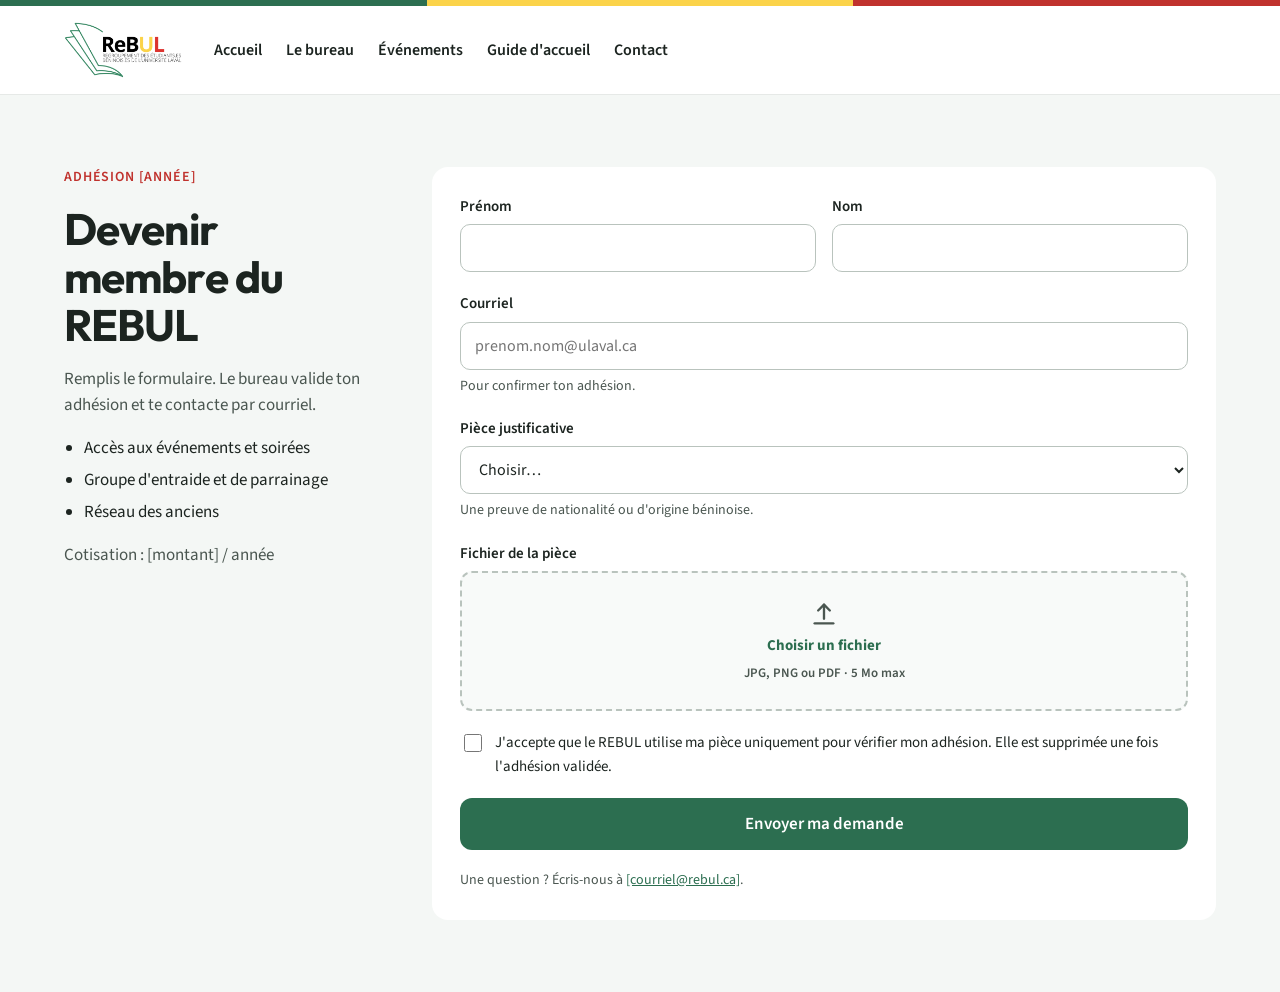
==== adhesion.html @ a291d426 "Page d'adhésion avec pièce justificative (formulaire non branché)" ====
<!doctype html>
<html lang="fr">
<head>
  <meta charset="utf-8">
  <meta name="viewport" content="width=device-width, initial-scale=1">
  <title>Devenir membre — REBUL</title>
  <meta name="description" content="Adhère au REBUL, le Regroupement des étudiant·es béninois·es de l'Université Laval.">
  <link rel="icon" href="logo.png">
  <link rel="preconnect" href="https://fonts.googleapis.com">
  <link rel="preconnect" href="https://fonts.gstatic.com" crossorigin>
  <link href="https://fonts.googleapis.com/css2?family=Outfit:wght@500;600;700&family=Source+Sans+3:wght@400;600&display=swap" rel="stylesheet">
  <link rel="stylesheet" href="style.css">
</head>
<body>

<div class="tricolore" aria-hidden="true"><span></span><span></span><span></span></div>

<header class="entete">
  <div class="wrap">
    <a href="index.html" class="logo"><img src="logo.png" alt="REBUL — Retour à l'accueil"></a>
    <nav class="nav" aria-label="Navigation principale">
      <a href="index.html">Accueil</a>
      <a href="index.html#bureau">Le bureau</a>
      <a href="index.html#evenements">Événements</a>
      <a href="index.html#guide">Guide d'accueil</a>
      <a href="index.html#contact">Contact</a>
    </nav>
  </div>
</header>

<main class="section alt">
  <div class="wrap adhesion">
    <div class="adhesion-intro">
      <p class="surtitre">Adhésion [année]</p>
      <h1>Devenir membre du REBUL</h1>
      <p class="muted">Remplis le formulaire. Le bureau valide ton adhésion et te contacte par courriel.</p>
      <ul class="avantages">
        <li>Accès aux événements et soirées</li>
        <li>Groupe d'entraide et de parrainage</li>
        <li>Réseau des anciens</li>
      </ul>
      <p class="muted">Cotisation : [montant] / année</p>
    </div>

    <!--
      FORMULAIRE NON BRANCHÉ.
      Pour l'activer chez le futur hébergeur : retirer data-inactif, mettre l'adresse du traitement dans action,
      et garder method="post" + enctype="multipart/form-data" (nécessaires pour le fichier).
      Les pièces d'identité doivent être stockées de façon privée et supprimées après validation (Loi 25).
    -->
    <form class="panneau" id="form-adhesion" action="" method="post" enctype="multipart/form-data" data-inactif>
      <div class="deux">
        <div class="champ">
          <label for="prenom">Prénom</label>
          <input id="prenom" name="prenom" type="text" autocomplete="given-name" required>
        </div>
        <div class="champ">
          <label for="nom">Nom</label>
          <input id="nom" name="nom" type="text" autocomplete="family-name" required>
        </div>
      </div>

      <div class="champ">
        <label for="courriel">Courriel</label>
        <input id="courriel" name="courriel" type="email" autocomplete="email" placeholder="prenom.nom@ulaval.ca" required>
        <span class="aide">Pour confirmer ton adhésion.</span>
      </div>

      <div class="champ">
        <label for="piece-type">Pièce justificative</label>
        <select id="piece-type" name="piece_type" required>
          <option value="">Choisir…</option>
          <option>Carte nationale d'identité (CNI)</option>
          <option>Passeport</option>
          <option>Acte de naissance</option>
          <option>Autre</option>
        </select>
        <span class="aide">Une preuve de nationalité ou d'origine béninoise.</span>
      </div>

      <div class="champ">
        <span class="etiquette">Fichier de la pièce</span>
        <label class="depot" for="piece">
          <svg width="28" height="28" viewBox="0 0 24 24" fill="none" stroke="currentColor" stroke-width="2" stroke-linecap="round" stroke-linejoin="round" aria-hidden="true"><path d="M12 16V4"/><path d="M7 9l5-5 5 5"/><path d="M4 20h16"/></svg>
          <span id="piece-nom"><b>Choisir un fichier</b></span>
          <span style="font-size: 13px">JPG, PNG ou PDF · 5 Mo max</span>
        </label>
        <input id="piece" name="piece" type="file" accept="image/jpeg,image/png,application/pdf" required class="visuellement-cache">
      </div>

      <label class="case consentement">
        <input type="checkbox" name="consentement" required>
        <span>J'accepte que le REBUL utilise ma pièce uniquement pour vérifier mon adhésion. Elle est supprimée une fois l'adhésion validée.</span>
      </label>

      <button type="submit" class="btn btn-lg btn-plein">Envoyer ma demande</button>
      <p id="message" class="avis" role="status" hidden></p>
      <p class="muted" style="font-size: 14px">Une question ? Écris-nous à <a href="mailto:[courriel@rebul.ca]">[courriel@rebul.ca]</a>.</p>
    </form>
  </div>
</main>

<script>
  const form = document.getElementById('form-adhesion');
  const fichier = document.getElementById('piece');
  const nomFichier = document.getElementById('piece-nom');
  const message = document.getElementById('message');

  fichier.addEventListener('change', () => {
    const f = fichier.files[0];
    if (!f) { nomFichier.innerHTML = '<b>Choisir un fichier</b>'; return; }
    if (f.size > 5 * 1024 * 1024) {
      fichier.value = '';
      nomFichier.innerHTML = '<b>Choisir un fichier</b>';
      message.hidden = false;
      message.textContent = 'Le fichier dépasse 5 Mo. Choisis un fichier plus léger.';
      return;
    }
    message.hidden = true;
    nomFichier.textContent = f.name;
  });

  form.addEventListener('submit', (e) => {
    if (form.hasAttribute('data-inactif')) {
      e.preventDefault();
      message.hidden = false;
      message.textContent = "Les inscriptions en ligne ouvrent bientôt. Rien n'a été envoyé. En attendant, écris-nous par courriel.";
    }
  });
</script>
</body>
</html>
---- style.css ----
:root {
  --vert: #2C6E50;
  --vert-fonce: #1F5039;
  --vert-nuit: #1F3B2E;
  --vert-carte: #2A4B3B;
  --jaune: #FBD34A;
  --rouge: #C0322D;
  --encre: #1C2420;
  --texte-2: #4A5650;
  --clair: #CFE0D6;
  --fond-2: #F4F7F5;
  --bord: #E6E9E7;
  --bord-2: #C9D1CC;
  --champ: #B9C3BD;
}

* { box-sizing: border-box; }
body {
  margin: 0;
  font-family: 'Source Sans 3', system-ui, sans-serif;
  color: var(--encre);
  background: #fff;
  font-size: 17px;
  line-height: 1.55;
}
h1, h2, h3 { font-family: 'Outfit', sans-serif; margin: 0; }
p { margin: 0; }
a { color: var(--vert); }
a:hover { color: var(--vert-fonce); }
img { max-width: 100%; }

.wrap { max-width: 1200px; margin: 0 auto; padding: 0 24px; }
.section { padding: 72px 0; }
.alt { background: var(--fond-2); }
.muted { color: var(--texte-2); }
.stack { display: flex; flex-direction: column; gap: 16px; }
.h2 { font-size: 36px; font-weight: 700; letter-spacing: -0.01em; }
.intro { max-width: 680px; display: flex; flex-direction: column; gap: 8px; margin-bottom: 32px; }
.lien-fort { font-weight: 600; }

.tricolore { display: flex; height: 6px; }
.tricolore span { flex: 1; }
.tricolore span:nth-child(1) { background: var(--vert); }
.tricolore span:nth-child(2) { background: var(--jaune); }
.tricolore span:nth-child(3) { background: var(--rouge); }

/* Boutons */
.btn {
  display: inline-flex; align-items: center; justify-content: center; gap: 8px;
  min-height: 44px; padding: 0 18px; border-radius: 10px;
  font: inherit; font-weight: 600; font-size: 15px; text-decoration: none; cursor: pointer;
  border: 1px solid transparent;
}
.btn-lg { min-height: 52px; padding: 0 24px; border-radius: 12px; font-size: 17px; }
.btn-plein { background: var(--vert); color: #fff; }
.btn-plein:hover { background: var(--vert-fonce); color: #fff; }
.btn-contour { background: #fff; border-color: var(--bord-2); color: var(--encre); }
.btn-contour:hover { border-color: var(--encre); color: var(--encre); }
.btn-noir { background: var(--encre); color: #fff; }
.btn-noir:hover { background: #000; color: #fff; }

/* En-tête */
.entete { border-bottom: 1px solid var(--bord); background: #fff; }
.entete .wrap { display: flex; flex-wrap: wrap; align-items: center; gap: 16px 32px; padding-top: 16px; padding-bottom: 16px; }
.entete .logo img { height: 56px; width: auto; display: block; }
.nav { flex: 1 1 400px; display: flex; flex-wrap: wrap; gap: 4px 24px; font-weight: 600; font-size: 16px; }
.nav a { color: var(--encre); text-decoration: none; padding: 10px 0; }
.nav a:hover { color: var(--vert); }
.actions { display: flex; gap: 12px; align-items: center; }

/* Héros */
.heros .wrap { display: flex; flex-wrap: wrap; gap: 48px; align-items: center; }
.heros-texte { flex: 999 1 520px; min-width: 0; display: flex; flex-direction: column; gap: 20px; }
.surtitre { font-weight: 600; color: var(--rouge); letter-spacing: 0.06em; text-transform: uppercase; font-size: 14px; }
.heros h1 { font-weight: 700; font-size: clamp(38px, 6vw, 56px); line-height: 1.05; letter-spacing: -0.02em; }
.heros-texte .muted { font-size: 20px; max-width: 560px; }
.boutons { display: flex; flex-wrap: wrap; gap: 12px; margin-top: 8px; }

.carte-evt {
  flex: 1 1 340px; background: #fff; border-radius: 20px; padding: 28px;
  box-shadow: 0 1px 2px rgba(0,0,0,.04), 0 12px 32px rgba(28,36,32,.08);
  display: flex; flex-direction: column; gap: 16px;
}
.pastille { align-self: flex-start; padding: 4px 12px; border-radius: 999px; background: var(--jaune); font-weight: 600; font-size: 14px; }
.evt-ligne { display: flex; gap: 16px; align-items: center; }
.date-bloc {
  width: 72px; height: 72px; border-radius: 14px; background: var(--vert); color: #fff; flex-shrink: 0;
  display: flex; flex-direction: column; align-items: center; justify-content: center;
}
.date-bloc b { font-family: 'Outfit', sans-serif; font-size: 26px; line-height: 1; }
.date-bloc small { font-size: 13px; text-transform: uppercase; }
.carte-evt h2 { font-size: 22px; font-weight: 600; line-height: 1.25; }

/* Grilles */
.grille { display: grid; gap: 20px; }
.g3 { grid-template-columns: repeat(auto-fit, minmax(260px, 1fr)); }
.g-actu { grid-template-columns: repeat(auto-fit, minmax(280px, 1fr)); gap: 24px; }
.g-guide { grid-template-columns: repeat(auto-fit, minmax(240px, 1fr)); gap: 16px; }

.valeur { padding: 28px; border-radius: 16px; border: 1px solid var(--bord); display: flex; flex-direction: column; gap: 10px; }
.valeur .barre { width: 40px; height: 6px; border-radius: 3px; }
.valeur h3 { font-size: 22px; font-weight: 600; }

.g-bureau { grid-template-columns: repeat(auto-fill, minmax(min(300px, 100%), 1fr)); gap: 28px; }
#bureau { padding-top: 0; }
.membre { display: flex; flex-direction: column; gap: 4px; }
.membre-photo {
  position: relative; aspect-ratio: 1 / 1; border-radius: 16px; overflow: hidden; margin-bottom: 12px;
  background: var(--fond-2); display: flex; align-items: center; justify-content: center;
}
.membre-photo span { font-family: 'Outfit', sans-serif; font-weight: 700; font-size: 40px; color: var(--vert); }
.membre-photo img { position: absolute; inset: 0; width: 100%; height: 100%; object-fit: cover; }
.membre h3 { font-size: 20px; font-weight: 600; }
.membre .role { font-weight: 600; color: var(--vert); }

.titre-ligne { display: flex; flex-wrap: wrap; justify-content: space-between; align-items: flex-end; gap: 12px; margin-bottom: 32px; }

.actu { background: #fff; border-radius: 16px; overflow: hidden; display: flex; flex-direction: column; }
.actu .photo { aspect-ratio: 16 / 10; background: #DCE5E0; display: flex; align-items: center; justify-content: center; color: var(--texte-2); font-size: 14px; }
.actu .photo img { width: 100%; height: 100%; object-fit: cover; }
.actu .corps { padding: 20px 22px 24px; display: flex; flex-direction: column; gap: 8px; }
.actu .meta { font-size: 14px; color: var(--texte-2); }
.actu .meta b { color: var(--vert); }
.actu h3 { font-size: 20px; font-weight: 600; line-height: 1.3; }

.evts { border-top: 1px solid var(--bord); }
.evt { display: flex; flex-wrap: wrap; align-items: center; gap: 12px 24px; padding: 20px 0; border-bottom: 1px solid var(--bord); }
.evt .quand { font-family: 'Outfit', sans-serif; font-weight: 600; color: var(--vert); min-width: 120px; }
.evt .quoi { flex: 1 1 280px; font-weight: 600; font-size: 19px; }

.guide { background: var(--vert-nuit); color: #fff; }
.guide .muted { color: var(--clair); }
.tuile { display: flex; flex-direction: column; gap: 6px; padding: 22px; border-radius: 14px; background: var(--vert-carte); color: #fff; text-decoration: none; }
.tuile:hover { background: #335A47; color: #fff; }
.tuile b { font-family: 'Outfit', sans-serif; font-size: 19px; font-weight: 600; }
.tuile span { color: var(--clair); font-size: 15px; }

.bandeau { background: var(--jaune); border-radius: 24px; padding: 48px; display: flex; flex-wrap: wrap; gap: 24px; align-items: center; justify-content: space-between; }
.bandeau > div { flex: 1 1 420px; display: flex; flex-direction: column; gap: 8px; }
.bandeau p { color: #3A3418; }

.pied { border-top: 1px solid var(--bord); }
.pied .cols { display: flex; flex-wrap: wrap; gap: 40px; justify-content: space-between; padding: 48px 0 24px; }
.pied .col { flex: 1 1 200px; display: flex; flex-direction: column; gap: 6px; font-size: 15px; }
.pied .col:first-child { flex-basis: 280px; }
.pied h3 { font-family: inherit; font-size: 15px; font-weight: 600; margin-bottom: 4px; }
.pied .logo-pied { height: 48px; width: auto; align-self: flex-start; }
.pied .copy { padding-bottom: 32px; color: var(--texte-2); font-size: 14px; }

/* Formulaires */
.champ { display: flex; flex-direction: column; gap: 6px; }
.champ label, .champ .etiquette { font-weight: 600; font-size: 15px; }
.champ input, .champ select, .champ textarea {
  height: 48px; padding: 0 14px; border-radius: 10px; border: 1px solid var(--champ);
  font: inherit; font-size: 16px; color: var(--encre); background: #fff;
}
.champ textarea { height: auto; padding: 14px; resize: vertical; }
.champ input:focus, .champ select:focus, .champ textarea:focus { outline: 2px solid var(--vert); outline-offset: 1px; }

/* Connexion */
.connexion { min-height: 100vh; display: flex; flex-wrap: wrap; }
.connexion .gauche { flex: 1 1 420px; background: var(--vert-nuit); color: #fff; padding: 56px 48px; display: flex; flex-direction: column; justify-content: space-between; gap: 40px; }
.connexion .gauche a { color: var(--clair); text-decoration: none; font-weight: 600; font-size: 15px; }
.connexion .gauche h1 { font-size: 44px; line-height: 1.1; letter-spacing: -0.02em; }
.connexion .gauche p { color: var(--clair); font-size: 19px; }
.connexion .gauche .tricolore { width: 120px; border-radius: 3px; overflow: hidden; }
.connexion .droite { flex: 1 1 420px; display: flex; align-items: center; justify-content: center; padding: 56px 24px; }
.connexion form { width: 100%; max-width: 400px; display: flex; flex-direction: column; gap: 20px; }
.connexion form img { height: 64px; width: auto; align-self: flex-start; }
.case { display: flex; align-items: center; gap: 10px; font-size: 15px; min-height: 44px; }
.case input { width: 18px; height: 18px; accent-color: var(--vert); }

/* Publier */
.admin { background: var(--fond-2); min-height: 100vh; font-size: 16px; }
.admin-entete { background: #fff; border-bottom: 1px solid var(--bord); padding: 12px 24px; display: flex; flex-wrap: wrap; align-items: center; justify-content: space-between; gap: 12px; }
.admin-entete img { height: 40px; width: auto; }
.admin-entete .gauche, .admin-entete .droite { display: flex; align-items: center; gap: 16px; }
.avatar { width: 36px; height: 36px; border-radius: 50%; background: var(--jaune); display: flex; align-items: center; justify-content: center; font-weight: 600; font-size: 14px; }
.admin-corps { display: flex; flex-wrap: wrap; gap: 24px; padding: 24px; max-width: 1360px; margin: 0 auto; }
.admin-menu { flex: 1 1 200px; display: flex; flex-direction: column; gap: 4px; }
.admin-menu a { display: flex; align-items: center; min-height: 44px; padding: 0 14px; border-radius: 10px; color: var(--encre); text-decoration: none; font-weight: 600; }
.admin-menu a:hover { background: #E6ECE8; }
.admin-menu a.actif { background: var(--vert); color: #fff; }
.admin-main { flex: 999 1 560px; min-width: 0; display: flex; flex-direction: column; gap: 20px; }
.admin-main h1 { font-size: 30px; }
.panneau { background: #fff; border-radius: 16px; padding: 28px; display: flex; flex-direction: column; gap: 20px; }
.deux { display: grid; grid-template-columns: repeat(auto-fit, minmax(200px, 1fr)); gap: 16px; }
.depot { display: flex; flex-direction: column; align-items: center; justify-content: center; gap: 6px; height: 140px; border-radius: 12px; border: 2px dashed var(--champ); background: #F8FAF9; color: var(--texte-2); cursor: pointer; text-align: center; }
.depot b { color: var(--vert); }
.depot input { display: none; }
.editeur { border: 1px solid var(--champ); border-radius: 10px; overflow: hidden; }
.outils { display: flex; gap: 2px; padding: 6px; border-bottom: 1px solid var(--bord); background: #F8FAF9; }
.outils button { width: 44px; height: 36px; border: none; background: transparent; border-radius: 6px; cursor: pointer; color: var(--encre); font: inherit; display: flex; align-items: center; justify-content: center; }
.outils button:hover { background: #E6ECE8; }
.editeur textarea { display: block; width: 100%; border: none; padding: 14px; font: inherit; resize: vertical; }
.editeur textarea:focus { outline: none; }
.admin-cote { flex: 1 1 280px; display: flex; flex-direction: column; gap: 12px; }
.admin-cote h2 { font-size: 20px; font-weight: 600; }
.pub { background: #fff; border-radius: 12px; padding: 14px 16px; display: flex; flex-direction: column; gap: 6px; }
.pub b { font-weight: 600; }
.pub div { display: flex; justify-content: space-between; align-items: center; font-size: 14px; color: var(--texte-2); }
.etat { padding: 2px 10px; border-radius: 999px; font-weight: 600; }
.etat-ok { background: #DDEFE5; color: var(--vert-fonce); }
.etat-brouillon { background: #FDF0C2; color: #5C4A08; }
.avis { background: #FDF0C2; color: #5C4A08; border-radius: 10px; padding: 12px 16px; font-size: 15px; }

/* Adhésion */
.adhesion { display: flex; flex-wrap: wrap; gap: 48px; align-items: flex-start; }
.adhesion-intro { flex: 1 1 320px; display: flex; flex-direction: column; gap: 16px; }
.adhesion-intro h1 { font-size: clamp(34px, 5vw, 44px); line-height: 1.1; letter-spacing: -0.02em; }
.adhesion .panneau { flex: 999 1 480px; min-width: 0; }
.avantages { margin: 0; padding-left: 20px; display: flex; flex-direction: column; gap: 6px; }
.aide { font-size: 14px; color: var(--texte-2); }
.consentement { align-items: flex-start; }
.consentement input { margin-top: 3px; flex-shrink: 0; }
.visuellement-cache { position: absolute; width: 1px; height: 1px; overflow: hidden; clip: rect(0 0 0 0); white-space: nowrap; }
.depot:focus-within, #piece:focus + .depot { outline: 2px solid var(--vert); }

@media (max-width: 600px) {
  .section { padding: 48px 0; }
  .bandeau { padding: 32px 24px; }
  .connexion .gauche { padding: 40px 24px; }
  .connexion .gauche h1 { font-size: 34px; }
}
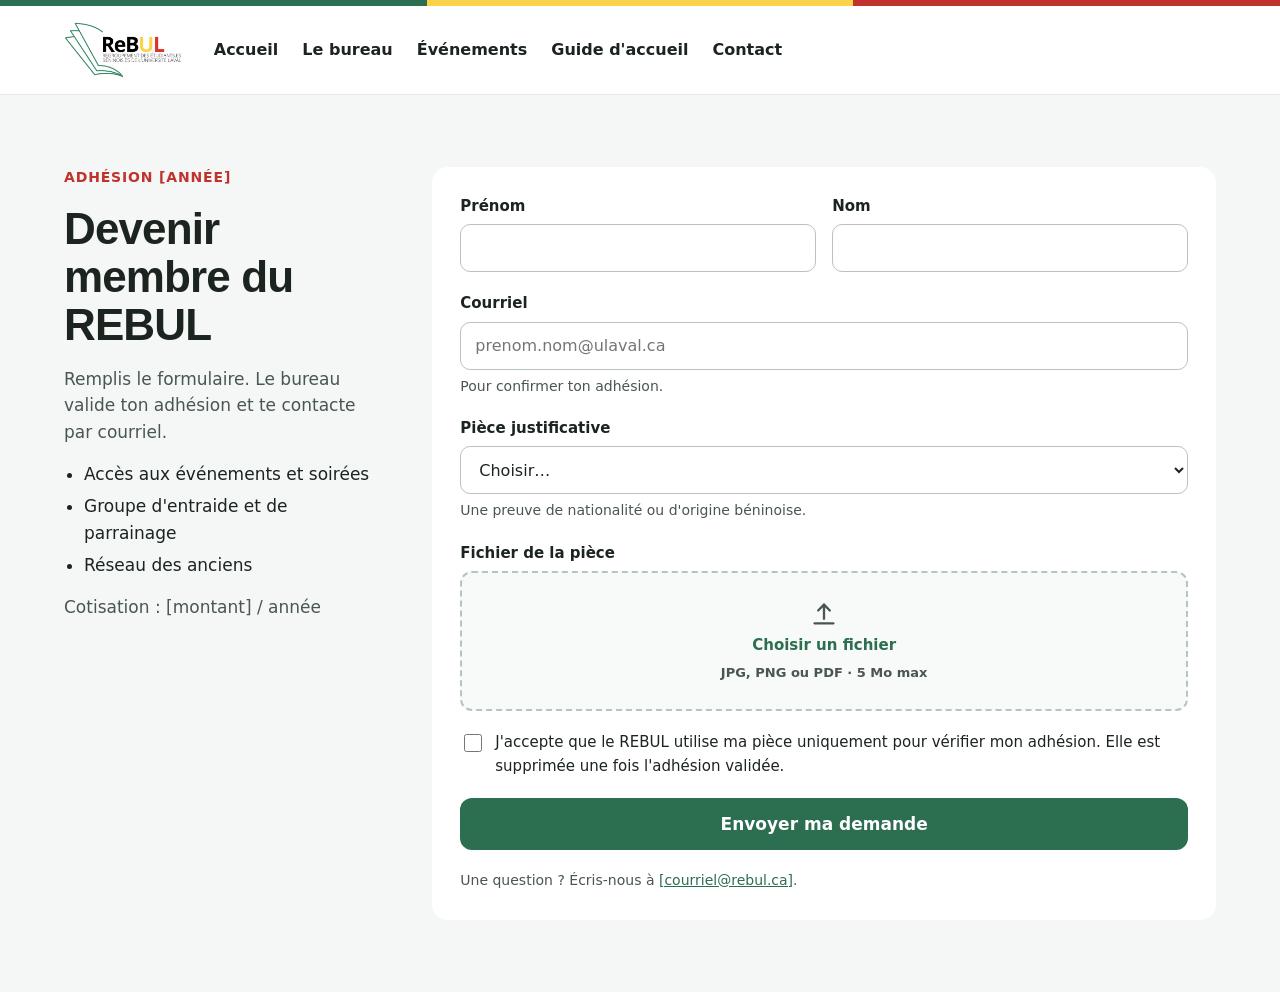
==== commit f7fe22d1: "Renommer la page d'adhésion pour éviter les bloqueurs de pub" ====
--- a/adhesion.html
+++ b/adhesion.html
@@ -2,131 +2,11 @@
 <html lang="fr">
 <head>
   <meta charset="utf-8">
-  <meta name="viewport" content="width=device-width, initial-scale=1">
   <title>Devenir membre — REBUL</title>
-  <meta name="description" content="Adhère au REBUL, le Regroupement des étudiant·es béninois·es de l'Université Laval.">
-  <link rel="icon" href="logo.png">
-  <link rel="preconnect" href="https://fonts.googleapis.com">
-  <link rel="preconnect" href="https://fonts.gstatic.com" crossorigin>
-  <link href="https://fonts.googleapis.com/css2?family=Outfit:wght@500;600;700&family=Source+Sans+3:wght@400;600&display=swap" rel="stylesheet">
-  <link rel="stylesheet" href="style.css">
+  <meta http-equiv="refresh" content="0; url=devenir-membre.html">
+  <link rel="canonical" href="devenir-membre.html">
 </head>
 <body>
-
-<div class="tricolore" aria-hidden="true"><span></span><span></span><span></span></div>
-
-<header class="entete">
-  <div class="wrap">
-    <a href="index.html" class="logo"><img src="logo.png" alt="REBUL — Retour à l'accueil"></a>
-    <nav class="nav" aria-label="Navigation principale">
-      <a href="index.html">Accueil</a>
-      <a href="index.html#bureau">Le bureau</a>
-      <a href="index.html#evenements">Événements</a>
-      <a href="index.html#guide">Guide d'accueil</a>
-      <a href="index.html#contact">Contact</a>
-    </nav>
-  </div>
-</header>
-
-<main class="section alt">
-  <div class="wrap adhesion">
-    <div class="adhesion-intro">
-      <p class="surtitre">Adhésion [année]</p>
-      <h1>Devenir membre du REBUL</h1>
-      <p class="muted">Remplis le formulaire. Le bureau valide ton adhésion et te contacte par courriel.</p>
-      <ul class="avantages">
-        <li>Accès aux événements et soirées</li>
-        <li>Groupe d'entraide et de parrainage</li>
-        <li>Réseau des anciens</li>
-      </ul>
-      <p class="muted">Cotisation : [montant] / année</p>
-    </div>
-
-    <!--
-      FORMULAIRE NON BRANCHÉ.
-      Pour l'activer chez le futur hébergeur : retirer data-inactif, mettre l'adresse du traitement dans action,
-      et garder method="post" + enctype="multipart/form-data" (nécessaires pour le fichier).
-      Les pièces d'identité doivent être stockées de façon privée et supprimées après validation (Loi 25).
-    -->
-    <form class="panneau" id="form-adhesion" action="" method="post" enctype="multipart/form-data" data-inactif>
-      <div class="deux">
-        <div class="champ">
-          <label for="prenom">Prénom</label>
-          <input id="prenom" name="prenom" type="text" autocomplete="given-name" required>
-        </div>
-        <div class="champ">
-          <label for="nom">Nom</label>
-          <input id="nom" name="nom" type="text" autocomplete="family-name" required>
-        </div>
-      </div>
-
-      <div class="champ">
-        <label for="courriel">Courriel</label>
-        <input id="courriel" name="courriel" type="email" autocomplete="email" placeholder="prenom.nom@ulaval.ca" required>
-        <span class="aide">Pour confirmer ton adhésion.</span>
-      </div>
-
-      <div class="champ">
-        <label for="piece-type">Pièce justificative</label>
-        <select id="piece-type" name="piece_type" required>
-          <option value="">Choisir…</option>
-          <option>Carte nationale d'identité (CNI)</option>
-          <option>Passeport</option>
-          <option>Acte de naissance</option>
-          <option>Autre</option>
-        </select>
-        <span class="aide">Une preuve de nationalité ou d'origine béninoise.</span>
-      </div>
-
-      <div class="champ">
-        <span class="etiquette">Fichier de la pièce</span>
-        <label class="depot" for="piece">
-          <svg width="28" height="28" viewBox="0 0 24 24" fill="none" stroke="currentColor" stroke-width="2" stroke-linecap="round" stroke-linejoin="round" aria-hidden="true"><path d="M12 16V4"/><path d="M7 9l5-5 5 5"/><path d="M4 20h16"/></svg>
-          <span id="piece-nom"><b>Choisir un fichier</b></span>
-          <span style="font-size: 13px">JPG, PNG ou PDF · 5 Mo max</span>
-        </label>
-        <input id="piece" name="piece" type="file" accept="image/jpeg,image/png,application/pdf" required class="visuellement-cache">
-      </div>
-
-      <label class="case consentement">
-        <input type="checkbox" name="consentement" required>
-        <span>J'accepte que le REBUL utilise ma pièce uniquement pour vérifier mon adhésion. Elle est supprimée une fois l'adhésion validée.</span>
-      </label>
-
-      <button type="submit" class="btn btn-lg btn-plein">Envoyer ma demande</button>
-      <p id="message" class="avis" role="status" hidden></p>
-      <p class="muted" style="font-size: 14px">Une question ? Écris-nous à <a href="mailto:[courriel@rebul.ca]">[courriel@rebul.ca]</a>.</p>
-    </form>
-  </div>
-</main>
-
-<script>
-  const form = document.getElementById('form-adhesion');
-  const fichier = document.getElementById('piece');
-  const nomFichier = document.getElementById('piece-nom');
-  const message = document.getElementById('message');
-
-  fichier.addEventListener('change', () => {
-    const f = fichier.files[0];
-    if (!f) { nomFichier.innerHTML = '<b>Choisir un fichier</b>'; return; }
-    if (f.size > 5 * 1024 * 1024) {
-      fichier.value = '';
-      nomFichier.innerHTML = '<b>Choisir un fichier</b>';
-      message.hidden = false;
-      message.textContent = 'Le fichier dépasse 5 Mo. Choisis un fichier plus léger.';
-      return;
-    }
-    message.hidden = true;
-    nomFichier.textContent = f.name;
-  });
-
-  form.addEventListener('submit', (e) => {
-    if (form.hasAttribute('data-inactif')) {
-      e.preventDefault();
-      message.hidden = false;
-      message.textContent = "Les inscriptions en ligne ouvrent bientôt. Rien n'a été envoyé. En attendant, écris-nous par courriel.";
-    }
-  });
-</script>
+  <p><a href="devenir-membre.html">Aller à la page Devenir membre</a></p>
 </body>
 </html>
